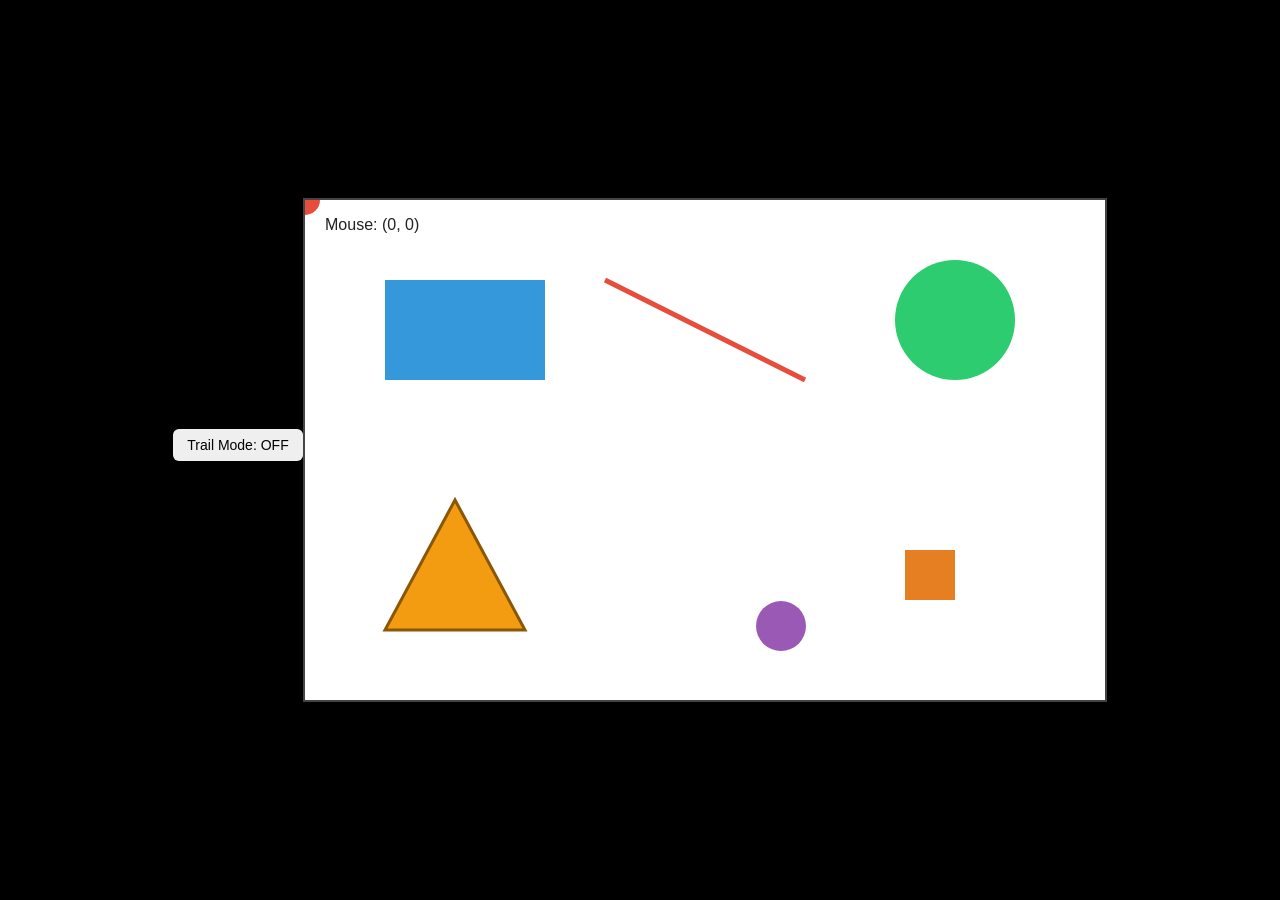
==== praktikum1/index.html @ 316346c1 "update: Challenge Tambahan 34.2 - Trail Mode" ====
<!DOCTYPE html>
<html lang="id">
<head>
    <meta charset="UTF-8">
    <meta name="viewport" content="width=device-width, initial-scale=1.0">
    <title>Graphics Playground</title>

    <link rel="stylesheet" href="style.css">
</head>
<body>

    <!-- Challenge Tambahan 34.2: Trail Mode -->
    <!-- Menambahkan tombol aktivasi Trail Mode -->
    <div class="controls">
        <button id="trailButton">Trail Mode: OFF</button>
    </div>

    <canvas id="graphicsCanvas"
            width="800"
            height="500">
    </canvas>

    <script src="app.js"></script>
</body>
</html>
---- praktikum1/style.css ----
body {
    margin: 0;
    min-height: 100vh;
    display: flex;
    justify-content: center;
    align-items: center;
    background: black;
    font-family: Arial, sans-serif;
}

canvas {
    background: white;
    border: 2px solid #444;
}

.controls {
    margin-bottom: 10px;
}

button {
    padding: 8px 14px;
    border: none;
    border-radius: 6px;
    cursor: pointer;
    font-size: 14px;
}
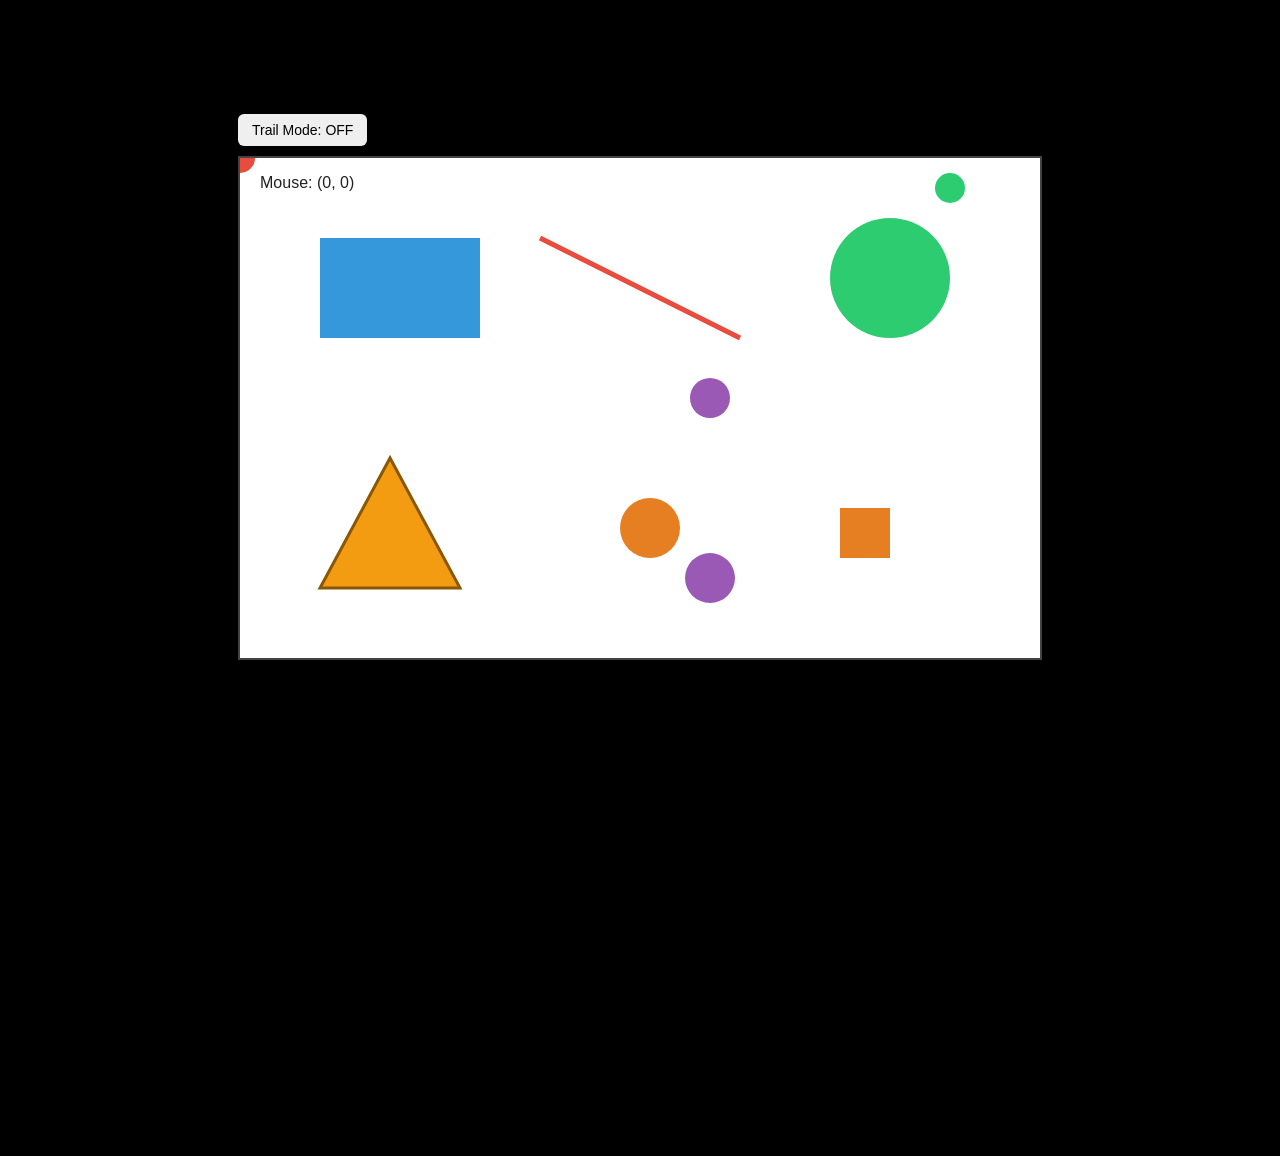
==== commit 38996c7a: "update: improve UI" ====
--- a/praktikum1/index.html
+++ b/praktikum1/index.html
@@ -1,5 +1,5 @@
 <!DOCTYPE html>
-<html lang="id">
+<html lang='id'>
 <head>
     <meta charset="UTF-8">
     <meta name="viewport" content="width=device-width, initial-scale=1.0">
@@ -8,17 +8,136 @@
     <link rel="stylesheet" href="style.css">
 </head>
 <body>
+    <div class="stage">
 
-    <!-- Challenge Tambahan 34.2: Trail Mode -->
-    <!-- Menambahkan tombol aktivasi Trail Mode -->
-    <div class="controls">
-        <button id="trailButton">Trail Mode: OFF</button>
+        <header class="stage-header">
+            <p class="kicker mono">praktikum grafika komputer &middot; pertemuan 1</p>
+            <h1>Graphics Playground</h1>
+
+            <!-- Challenge Tambahan 34.2: Trail Mode -->
+            <!-- Menambahkan tombol aktivasi Trail Mode -->
+            <div class="controls">
+                <button id="trailButton">Trail Mode: OFF</button>
+            </div>
+        </header>
+
+        <div class="layout">
+
+            <div class="canvas-wrap">
+                <canvas id="graphicsCanvas"
+                        width="800"
+                        height="500">
+                </canvas>
+            </div>
+
+            <aside class="panels">
+
+                <section class="panel legend-panel" aria-label="Legend">
+                    <h2 class="panel-title">Legend <span class="mono panel-sub">primitives</span></h2>
+
+                    <ul class="legend-list">
+                        <li class="legend-item" data-key="rectangle" style="--swatch:#3498db;">
+                            <span class="swatch swatch-rect"></span>
+                            <span class="legend-text">
+                                <strong>Rectangle</strong>
+                                <em class="mono">static &middot; #3498db</em>
+                            </span>
+                        </li>
+
+                        <li class="legend-item" data-key="line" style="--swatch:#e74c3c;">
+                            <span class="swatch swatch-line"></span>
+                            <span class="legend-text">
+                                <strong>Line</strong>
+                                <em class="mono">static &middot; #e74c3c</em>
+                            </span>
+                        </li>
+
+                        <li class="legend-item" data-key="circle" style="--swatch:#2ecc71;">
+                            <span class="swatch swatch-circle"></span>
+                            <span class="legend-text">
+                                <strong>Circle</strong>
+                                <em class="mono">static &middot; #2ecc71</em>
+                            </span>
+                        </li>
+
+                        <li class="legend-item" data-key="triangle" style="--swatch:#f39c12;">
+                            <span class="swatch swatch-triangle"></span>
+                            <span class="legend-text">
+                                <strong>Triangle</strong>
+                                <em class="mono">static &middot; #f39c12</em>
+                            </span>
+                        </li>
+
+                        <li class="legend-item" data-key="movingBall" style="--swatch:#9b59b6;">
+                            <span class="swatch swatch-circle"></span>
+                            <span class="legend-text">
+                                <strong>Bouncing ball</strong>
+                                <em class="mono">animated &middot; bounces off walls</em>
+                            </span>
+                        </li>
+
+                        <li class="legend-item" data-key="movingObjects" style="--swatch:#e67e22;">
+                            <span class="swatch swatch-circle"></span>
+                            <span class="legend-text">
+                                <strong>Moving objects &times;3</strong>
+                                <em class="mono">animated &middot; independent paths</em>
+                            </span>
+                        </li>
+
+                        <li class="legend-item" data-key="player" style="--swatch:#e67e22;">
+                            <span class="swatch swatch-rect"></span>
+                            <span class="legend-text">
+                                <strong>Player</strong>
+                                <em class="mono">arrow keys &middot; R resets</em>
+                            </span>
+                        </li>
+
+                        <li class="legend-item" data-key="mouseCircle" style="--swatch:#e74c3c;">
+                            <span class="swatch swatch-circle"></span>
+                            <span class="legend-text">
+                                <strong>Cursor circle</strong>
+                                <em class="mono">follows the pointer</em>
+                            </span>
+                        </li>
+
+                        <li class="legend-item" data-key="createdCircles" style="--swatch:#f1c40f;">
+                            <span class="swatch swatch-circle"></span>
+                            <span class="legend-text">
+                                <strong>Click circles</strong>
+                                <em class="mono">spawned on click</em>
+                            </span>
+                        </li>
+                    </ul>
+
+                    <p class="hint mono">hover an entry to spotlight it on the canvas</p>
+                </section>
+
+                <section class="panel state-panel" aria-label="Live state">
+                    <h2 class="panel-title">State <span class="mono panel-sub">live</span></h2>
+
+                    <dl class="state-list">
+                        <div class="state-row">
+                            <dt>Mouse</dt>
+                            <dd id="stat-mouse" class="mono">(0, 0)</dd>
+                        </div>
+                        <div class="state-row">
+                            <dt>Keyboard</dt>
+                            <dd id="stat-keys" class="mono">&mdash;</dd>
+                        </div>
+                        <div class="state-row">
+                            <dt>Player</dt>
+                            <dd id="stat-player" class="mono">(600, 350)</dd>
+                        </div>
+                        <div class="state-row">
+                            <dt>Events</dt>
+                            <dd id="stat-events" class="mono">0</dd>
+                        </div>
+                    </dl>
+                </section>
+
+            </aside>
+        </div>
     </div>
-
-    <canvas id="graphicsCanvas"
-            width="800"
-            height="500">
-    </canvas>
 
     <script src="app.js"></script>
 </body>
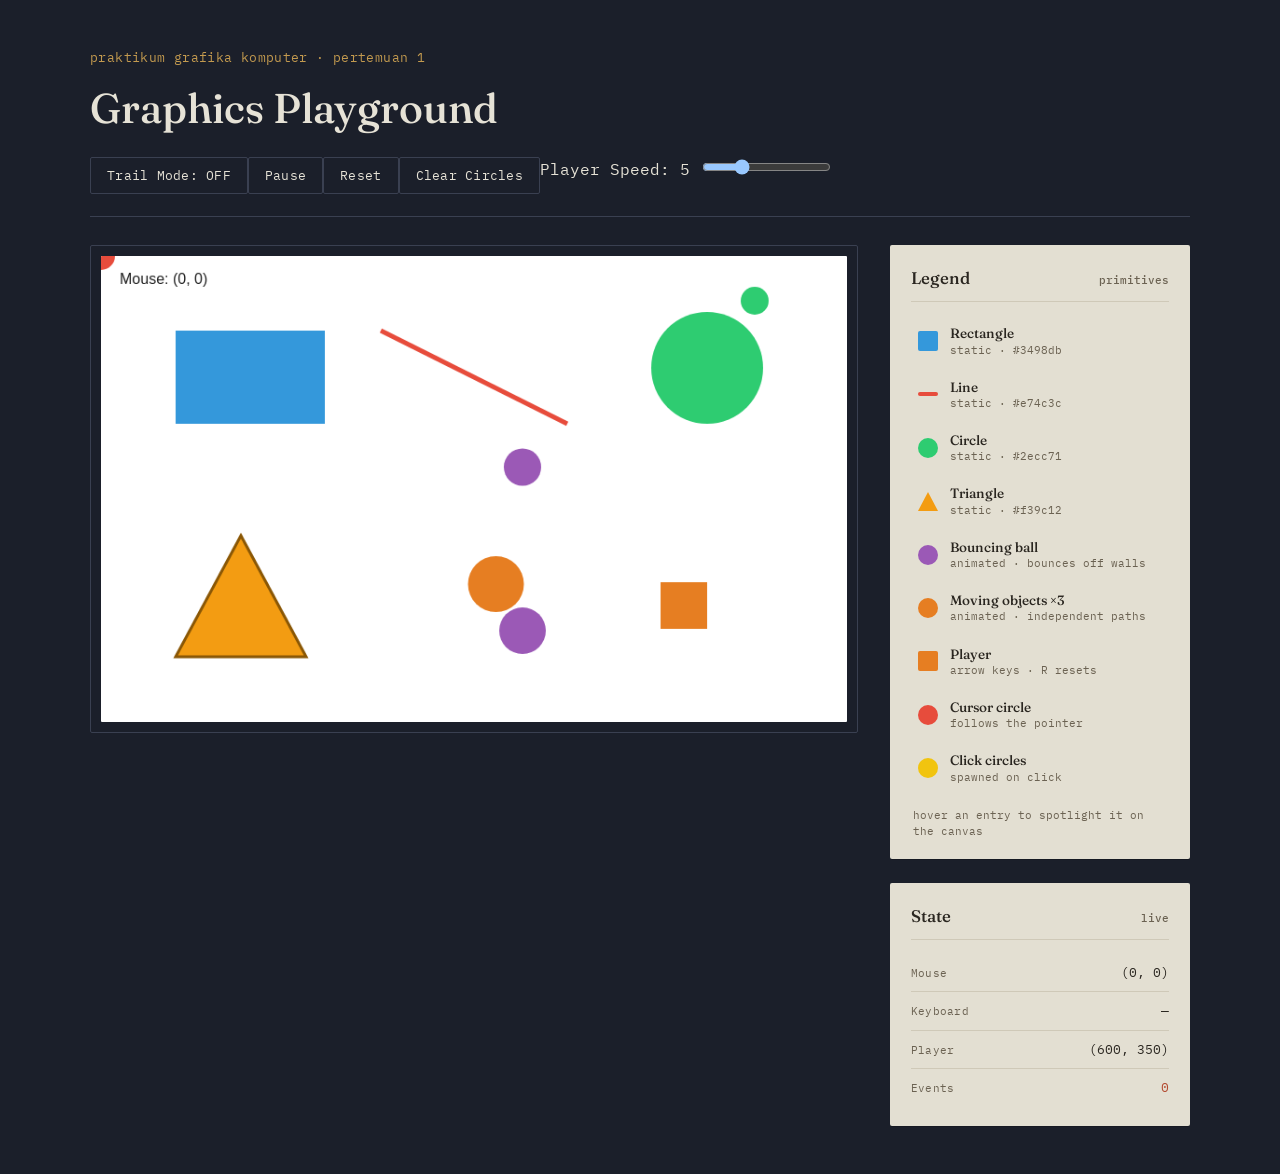
==== commit 4f1b8b42: "update: requirements fulfillment" ====
--- a/praktikum1/index.html
+++ b/praktikum1/index.html
@@ -14,10 +14,18 @@
             <p class="kicker mono">praktikum grafika komputer &middot; pertemuan 1</p>
             <h1>Graphics Playground</h1>
 
-            <!-- Challenge Tambahan 34.2: Trail Mode -->
-            <!-- Menambahkan tombol aktivasi Trail Mode -->
             <div class="controls">
+                <!-- Challenge Tambahan 34.2: Trail Mode -->
+                <!-- Menambahkan tombol aktivasi Trail Mode -->
                 <button id="trailButton">Trail Mode: OFF</button>
+                <button id="pauseButton">Pause</button>
+                <button id="resetButton">Reset</button>
+                <button id="clearCirclesButton">Clear Circles</button>
+
+                <label class="speed-control mono" for="speedRange">
+                    Player Speed: <span id="speedValue">5</span>
+                    <input type="range" id="speedRange" min="1" max="15" step="1" value="5">
+                </label>
             </div>
         </header>
 
--- a/praktikum1/style.css
+++ b/praktikum1/style.css
@@ -1,26 +1,290 @@
+@import url('https://fonts.googleapis.com/css2?family=Fraunces:opsz,wght@9..144,400;9..144,500;9..144,600&family=IBM+Plex+Mono:wght@400;500&display=swap');
+
+:root {
+  --ink: #1b1f2a;
+  --ink-line: #3a4051;
+  --paper: #e3dfd2;
+  --paper-light: #edeae0;
+  --brass: #c39a4f;
+  --rust: #b3492f;
+  --text-on-ink: #e6e2d6;
+  --text-muted: #8992a6;
+  --text-ink-body: #2a2620;
+  --radius-card: 2px;
+}
+
+* {
+  box-sizing: border-box;
+}
+
+html {
+  color-scheme: dark;
+}
+
 body {
-    margin: 0;
-    min-height: 100vh;
-    display: flex;
-    justify-content: center;
-    align-items: center;
-    background: black;
-    font-family: Arial, sans-serif;
+  margin: 0;
+  min-height: 100vh;
+  display: flex;
+  justify-content: center;
+  align-items: flex-start;
+  padding: 48px 24px;
+  background: var(--ink);
+  color: var(--text-on-ink);
+  font-family: 'Fraunces', Georgia, 'Times New Roman', serif;
+  -webkit-font-smoothing: antialiased;
+  line-height: 1.5;
+}
+
+.mono {
+  font-family: 'IBM Plex Mono', 'Courier New', monospace;
+}
+
+/* ---------- stage shell ---------- */
+
+.stage {
+  width: 100%;
+  max-width: 1100px;
+}
+
+.stage-header {
+  border-bottom: 1px solid var(--ink-line);
+  padding-bottom: 22px;
+  margin-bottom: 28px;
+}
+
+.stage-header .kicker {
+  font-size: 12.5px;
+  letter-spacing: 0.03em;
+  color: var(--brass);
+  margin: 0 0 10px;
+}
+
+.stage-header h1 {
+  font-size: clamp(1.9rem, 3.6vw, 2.6rem);
+  font-weight: 500;
+  margin: 0 0 18px;
+  color: var(--text-on-ink);
+}
+
+.controls {
+  display: flex;
+}
+
+.controls button {
+  font-family: 'IBM Plex Mono', monospace;
+  font-size: 13px;
+  letter-spacing: 0.02em;
+  color: var(--text-on-ink);
+  background: transparent;
+  border: 1px solid var(--ink-line);
+  border-radius: var(--radius-card);
+  padding: 9px 16px;
+  cursor: pointer;
+  transition: border-color 0.15s ease, color 0.15s ease, background 0.15s ease;
+}
+
+.controls button:hover,
+.controls button:focus-visible {
+  border-color: var(--brass);
+  color: var(--brass);
+  outline: none;
+}
+
+.controls button.is-active {
+  border-color: var(--rust);
+  color: var(--rust);
+  background: rgba(179, 73, 47, 0.12);
+}
+
+/* ---------- layout ---------- */
+
+.layout {
+  display: grid;
+  grid-template-columns: minmax(0, 800px) minmax(240px, 300px);
+  gap: 32px;
+  align-items: start;
+}
+
+.canvas-wrap {
+  border: 1px solid var(--ink-line);
+  border-radius: var(--radius-card);
+  padding: 10px;
+  background: var(--ink);
 }
 
 canvas {
-    background: white;
-    border: 2px solid #444;
-}
-
-.controls {
-    margin-bottom: 10px;
-}
-
-button {
-    padding: 8px 14px;
-    border: none;
-    border-radius: 6px;
-    cursor: pointer;
-    font-size: 14px;
-}
+  display: block;
+  width: 100%;
+  height: auto;
+  background: #ffffff;
+  border-radius: 1px;
+}
+
+/* ---------- panels ---------- */
+
+.panels {
+  display: flex;
+  flex-direction: column;
+  gap: 24px;
+}
+
+.panel {
+  background: var(--paper);
+  color: var(--text-ink-body);
+  border-radius: var(--radius-card);
+  padding: 20px 20px 18px;
+  border: 1px solid transparent;
+  box-shadow: 0 1px 0 rgba(0, 0, 0, 0.2);
+}
+
+.panel-title {
+  display: flex;
+  align-items: baseline;
+  justify-content: space-between;
+  font-size: 1.05rem;
+  font-weight: 500;
+  margin: 0 0 14px;
+  padding-bottom: 10px;
+  border-bottom: 1px solid #cfc9b8;
+  color: var(--text-ink-body);
+}
+
+.panel-sub {
+  font-size: 11px;
+  color: #6b6252;
+}
+
+/* legend */
+
+.legend-list {
+  list-style: none;
+  margin: 0;
+  padding: 0;
+  display: flex;
+  flex-direction: column;
+  gap: 4px;
+}
+
+.legend-item {
+  display: flex;
+  align-items: center;
+  gap: 12px;
+  padding: 8px 6px;
+  border-radius: var(--radius-card);
+  border: 1px solid transparent;
+  cursor: default;
+  transition: background 0.15s ease, border-color 0.15s ease, transform 0.15s ease;
+}
+
+.legend-item:hover,
+.legend-item:focus-visible {
+  background: var(--paper-light);
+  border-color: var(--swatch, var(--brass));
+  transform: translateX(2px);
+}
+
+.swatch {
+  flex: none;
+  width: 20px;
+  height: 20px;
+  background: var(--swatch);
+}
+
+.swatch-rect {
+  border-radius: 2px;
+}
+
+.swatch-circle {
+  border-radius: 50%;
+}
+
+.swatch-triangle {
+  width: 0;
+  height: 0;
+  background: transparent;
+  border-left: 10px solid transparent;
+  border-right: 10px solid transparent;
+  border-bottom: 19px solid var(--swatch);
+}
+
+.swatch-line {
+  width: 20px;
+  height: 4px;
+  align-self: center;
+  border-radius: 2px;
+}
+
+.legend-text {
+  display: flex;
+  flex-direction: column;
+  gap: 2px;
+  line-height: 1.2;
+}
+
+.legend-text strong {
+  font-size: 13.5px;
+  font-weight: 500;
+}
+
+.legend-text em {
+  font-style: normal;
+  font-size: 11px;
+  color: #6b6252;
+}
+
+.hint {
+  margin: 14px 2px 0;
+  font-size: 11px;
+  color: #6b6252;
+}
+
+/* state */
+
+.state-list {
+  margin: 0;
+}
+
+.state-row {
+  display: flex;
+  align-items: baseline;
+  justify-content: space-between;
+  gap: 12px;
+  padding: 9px 0;
+  border-bottom: 1px solid #cfc9b8;
+}
+
+.state-row:last-child {
+  border-bottom: none;
+}
+
+.state-row dt {
+  font-family: 'IBM Plex Mono', monospace;
+  font-size: 11px;
+  letter-spacing: 0.02em;
+  color: #6b6252;
+}
+
+.state-row dd {
+  margin: 0;
+  font-size: 13px;
+  color: var(--text-ink-body);
+  text-align: right;
+}
+
+#stat-events {
+  color: var(--rust);
+}
+
+/* ---------- responsive ---------- */
+
+@media (max-width: 920px) {
+  .layout {
+    grid-template-columns: 1fr;
+  }
+}
+
+@media (prefers-reduced-motion: reduce) {
+  * {
+    transition: none !important;
+  }
+}
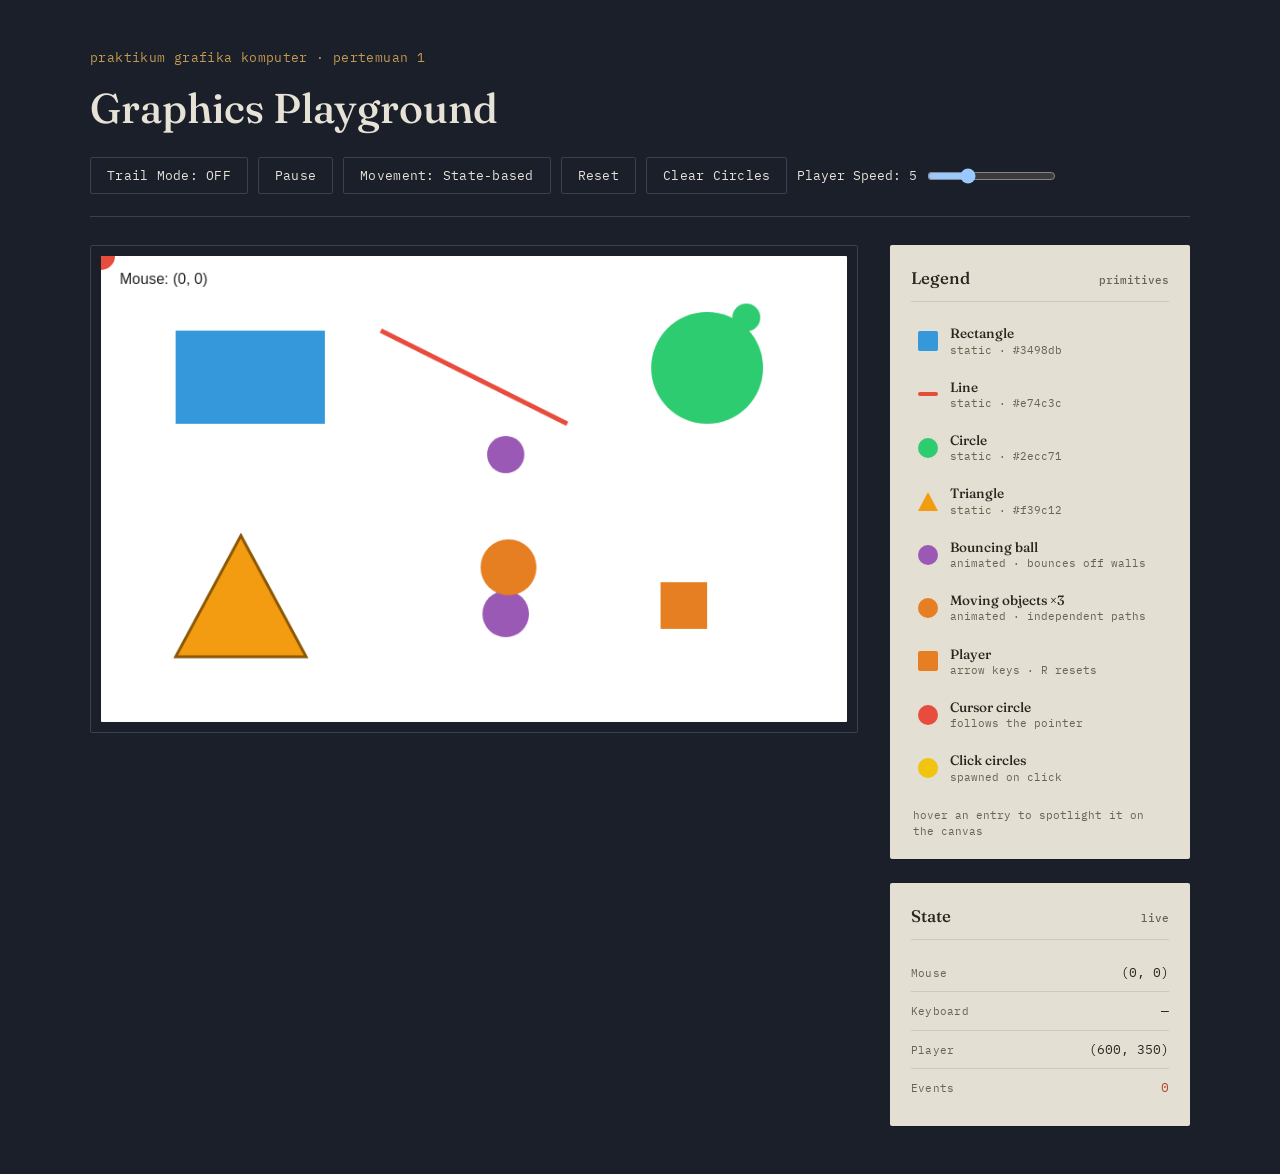
==== commit a0c5ec98: "update: add event-based player movement" ====
--- a/praktikum1/index.html
+++ b/praktikum1/index.html
@@ -15,10 +15,11 @@
             <h1>Graphics Playground</h1>
 
             <div class="controls">
-                <!-- Challenge Tambahan 34.2: Trail Mode -->
+                <!-- Challenge Tambahan 34.2: Trail Mode --> 
                 <!-- Menambahkan tombol aktivasi Trail Mode -->
                 <button id="trailButton">Trail Mode: OFF</button>
                 <button id="pauseButton">Pause</button>
+                <button id="movementModeButton">Movement: State-based</button>
                 <button id="resetButton">Reset</button>
                 <button id="clearCirclesButton">Clear Circles</button>
 
--- a/praktikum1/style.css
+++ b/praktikum1/style.css
@@ -68,6 +68,9 @@
 
 .controls {
   display: flex;
+  flex-wrap: wrap;
+  gap: 10px;
+  align-items: center;
 }
 
 .controls button {
@@ -96,6 +99,14 @@
   background: rgba(179, 73, 47, 0.12);
 }
 
+.speed-control {
+  display: flex;
+  align-items: center;
+  gap: 8px;
+  font-size: 13px;
+  color: var(--text-on-ink);
+}
+
 /* ---------- layout ---------- */
 
 .layout {
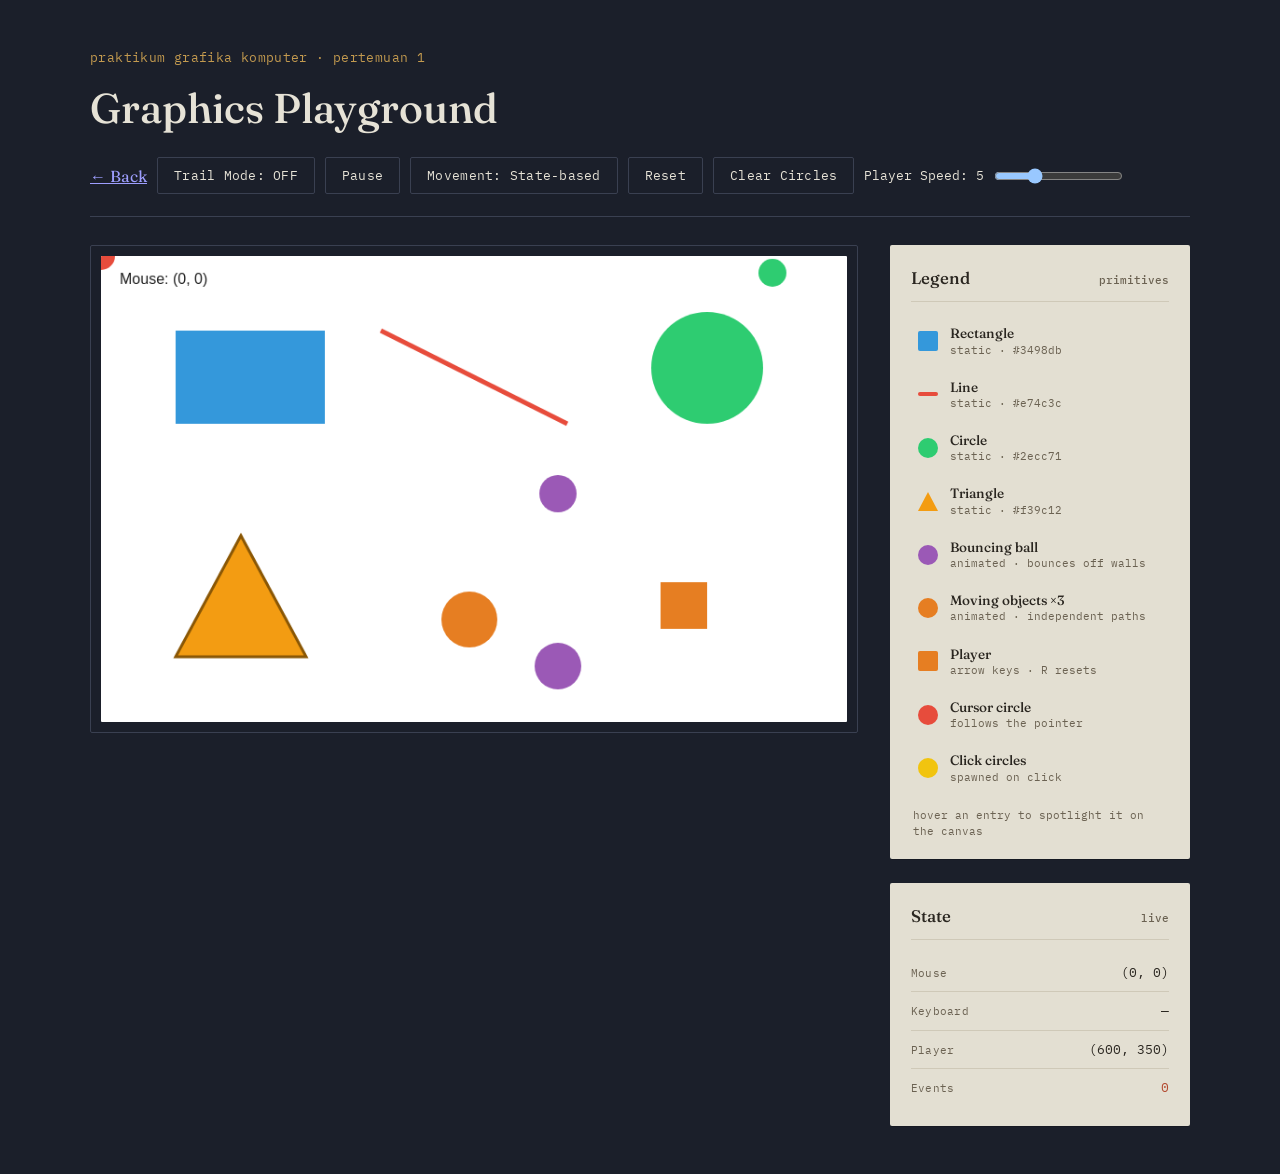
==== commit 4258f717: "add back button" ====
--- a/praktikum1/index.html
+++ b/praktikum1/index.html
@@ -15,6 +15,9 @@
             <h1>Graphics Playground</h1>
 
             <div class="controls">
+                <!-- Tombol kembali ke halaman sebelumnya (daftar praktikum di GitHub) -->
+                <a id="backButton" class="back-button" href="https://github.com/terainfinits/grafkom/tree/main">&larr; Back</a>
+                
                 <!-- Challenge Tambahan 34.2: Trail Mode --> 
                 <!-- Menambahkan tombol aktivasi Trail Mode -->
                 <button id="trailButton">Trail Mode: OFF</button>
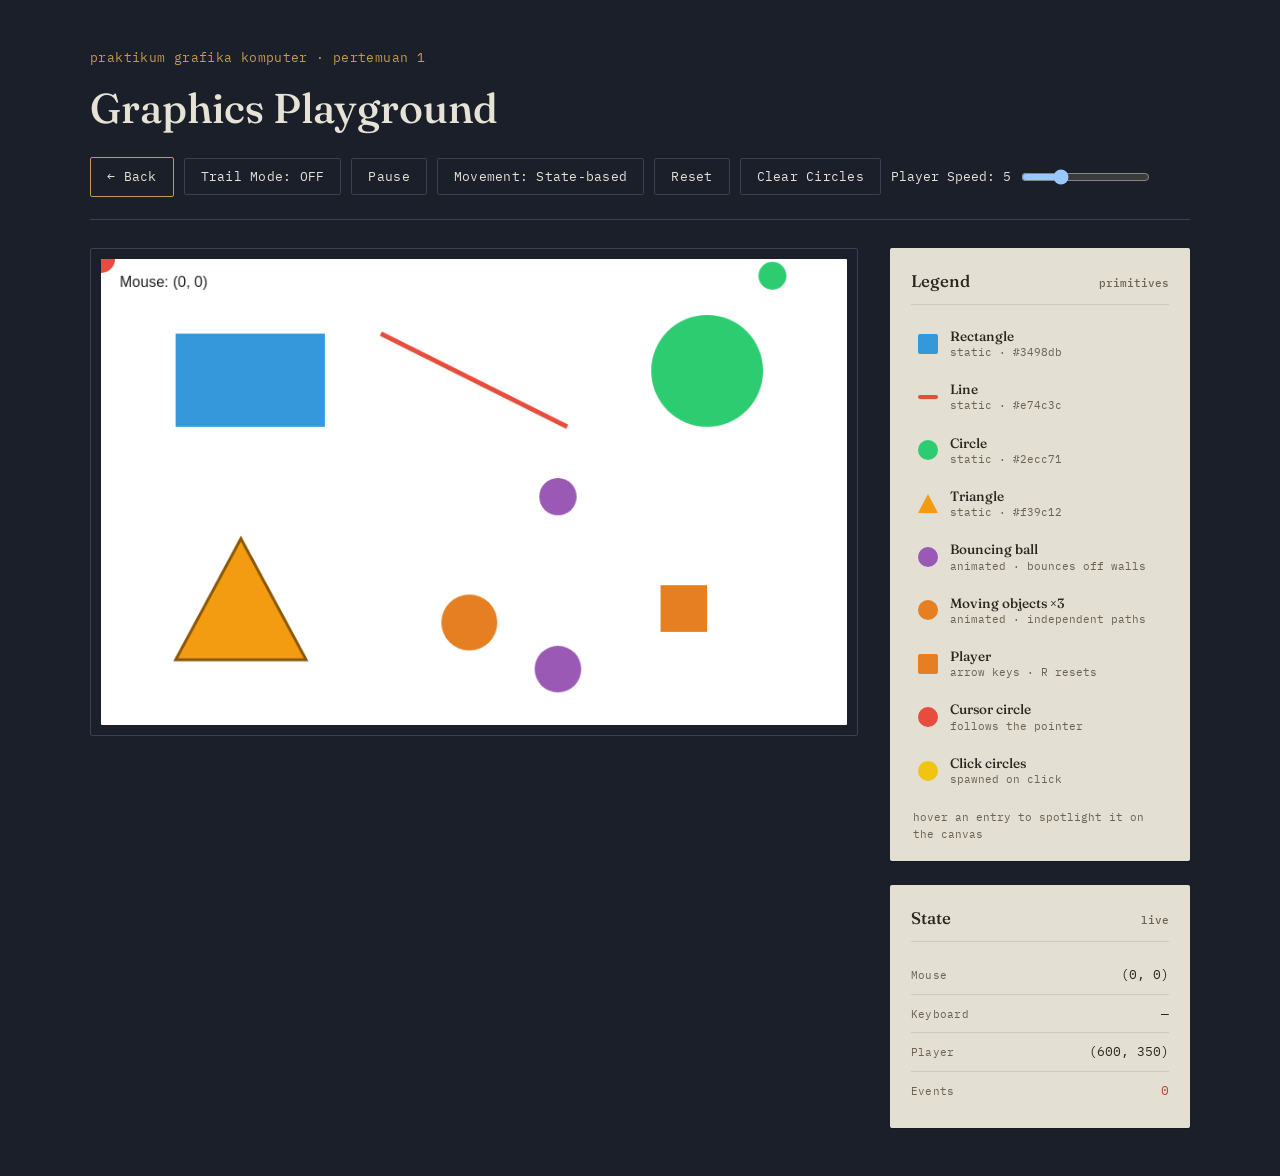
==== commit d82e0b5f: "fix minor link reference" ====
--- a/praktikum1/index.html
+++ b/praktikum1/index.html
@@ -16,7 +16,7 @@
 
             <div class="controls">
                 <!-- Tombol kembali ke halaman sebelumnya (daftar praktikum di GitHub) -->
-                <a id="backButton" class="back-button" href="https://github.com/terainfinits/grafkom/tree/main">&larr; Back</a>
+                <a id="backButton" class="back-button" href="https://terainfinits.github.io/grafkom/">&larr; Back</a>
                 
                 <!-- Challenge Tambahan 34.2: Trail Mode --> 
                 <!-- Menambahkan tombol aktivasi Trail Mode -->
--- a/praktikum1/style.css
+++ b/praktikum1/style.css
@@ -107,6 +107,30 @@
   color: var(--text-on-ink);
 }
 
+.back-button {
+  font-family: 'IBM Plex Mono', monospace;
+  font-size: 13px;
+  letter-spacing: 0.02em;
+  color: var(--text-on-ink);
+  background: transparent;
+  border: 1px solid var(--brass);
+  border-radius: var(--radius-card);
+  padding: 9px 16px;
+  cursor: pointer;
+  text-decoration: none;
+  display: inline-flex;
+  align-items: center;
+  transition: border-color 0.15s ease, color 0.15s ease, background 0.15s ease;
+}
+
+.back-button:hover,
+.back-button:focus-visible {
+  border-color: var(--brass);
+  color: var(--ink);
+  background: var(--brass);
+  outline: none;
+}
+
 /* ---------- layout ---------- */
 
 .layout {
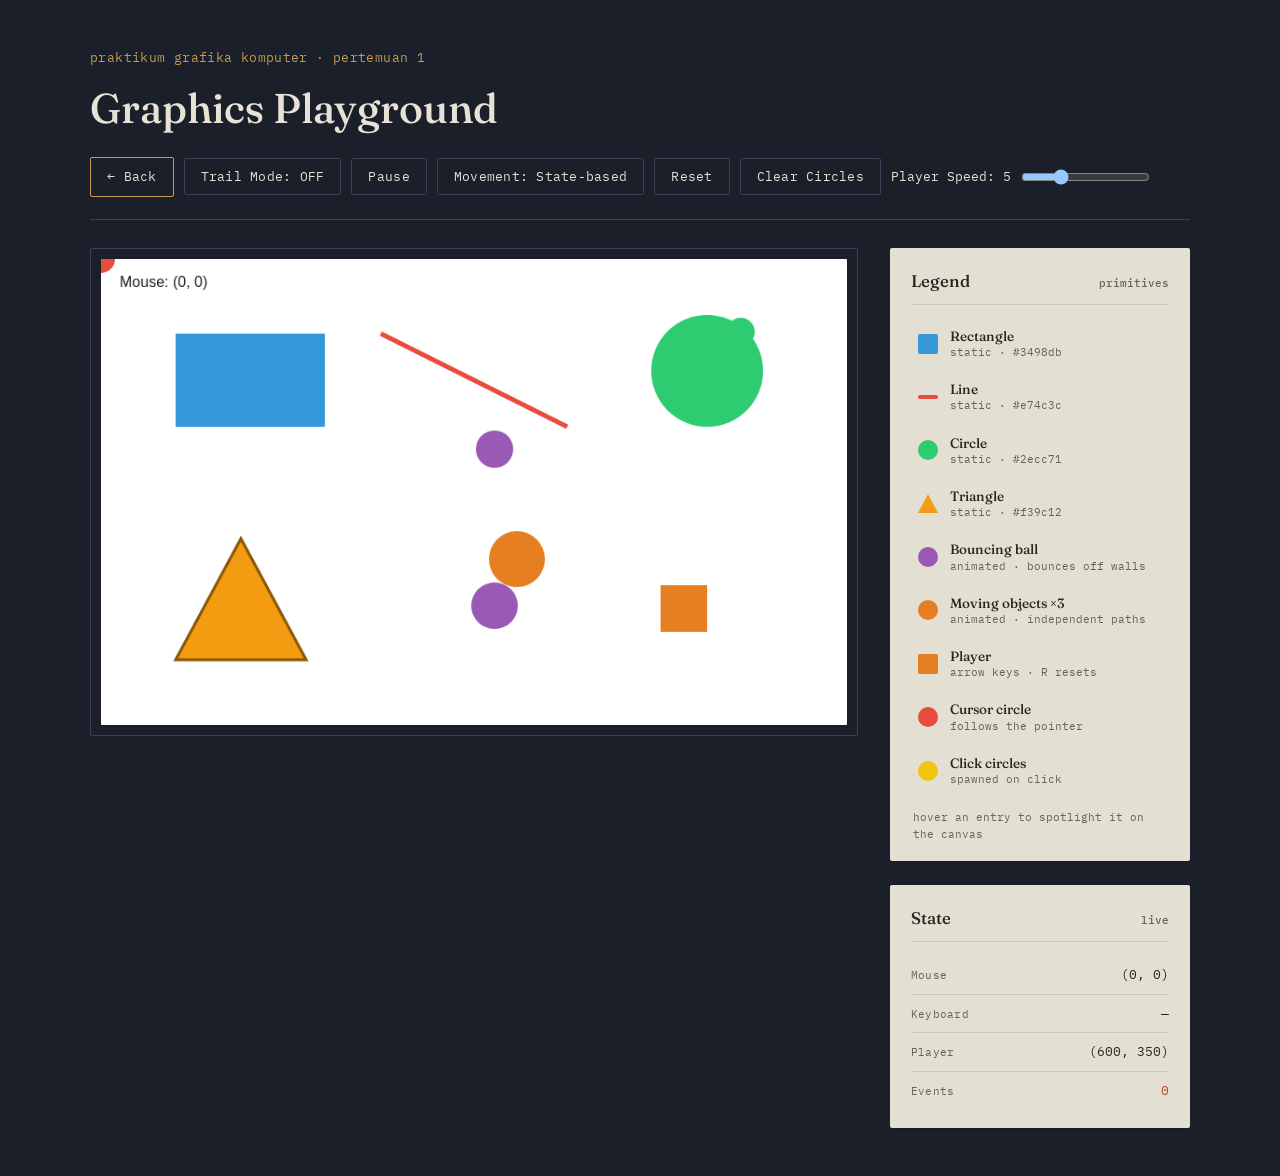
==== commit 36ee68e7: "fix link reference" ====
--- a/praktikum1/index.html
+++ b/praktikum1/index.html
@@ -16,7 +16,7 @@
 
             <div class="controls">
                 <!-- Tombol kembali ke halaman sebelumnya (daftar praktikum di GitHub) -->
-                <a id="backButton" class="back-button" href="https://terainfinits.github.io/grafkom/">&larr; Back</a>
+                <a id="backButton" class="back-button" href="../index.html">&larr; Back</a>
                 
                 <!-- Challenge Tambahan 34.2: Trail Mode --> 
                 <!-- Menambahkan tombol aktivasi Trail Mode -->
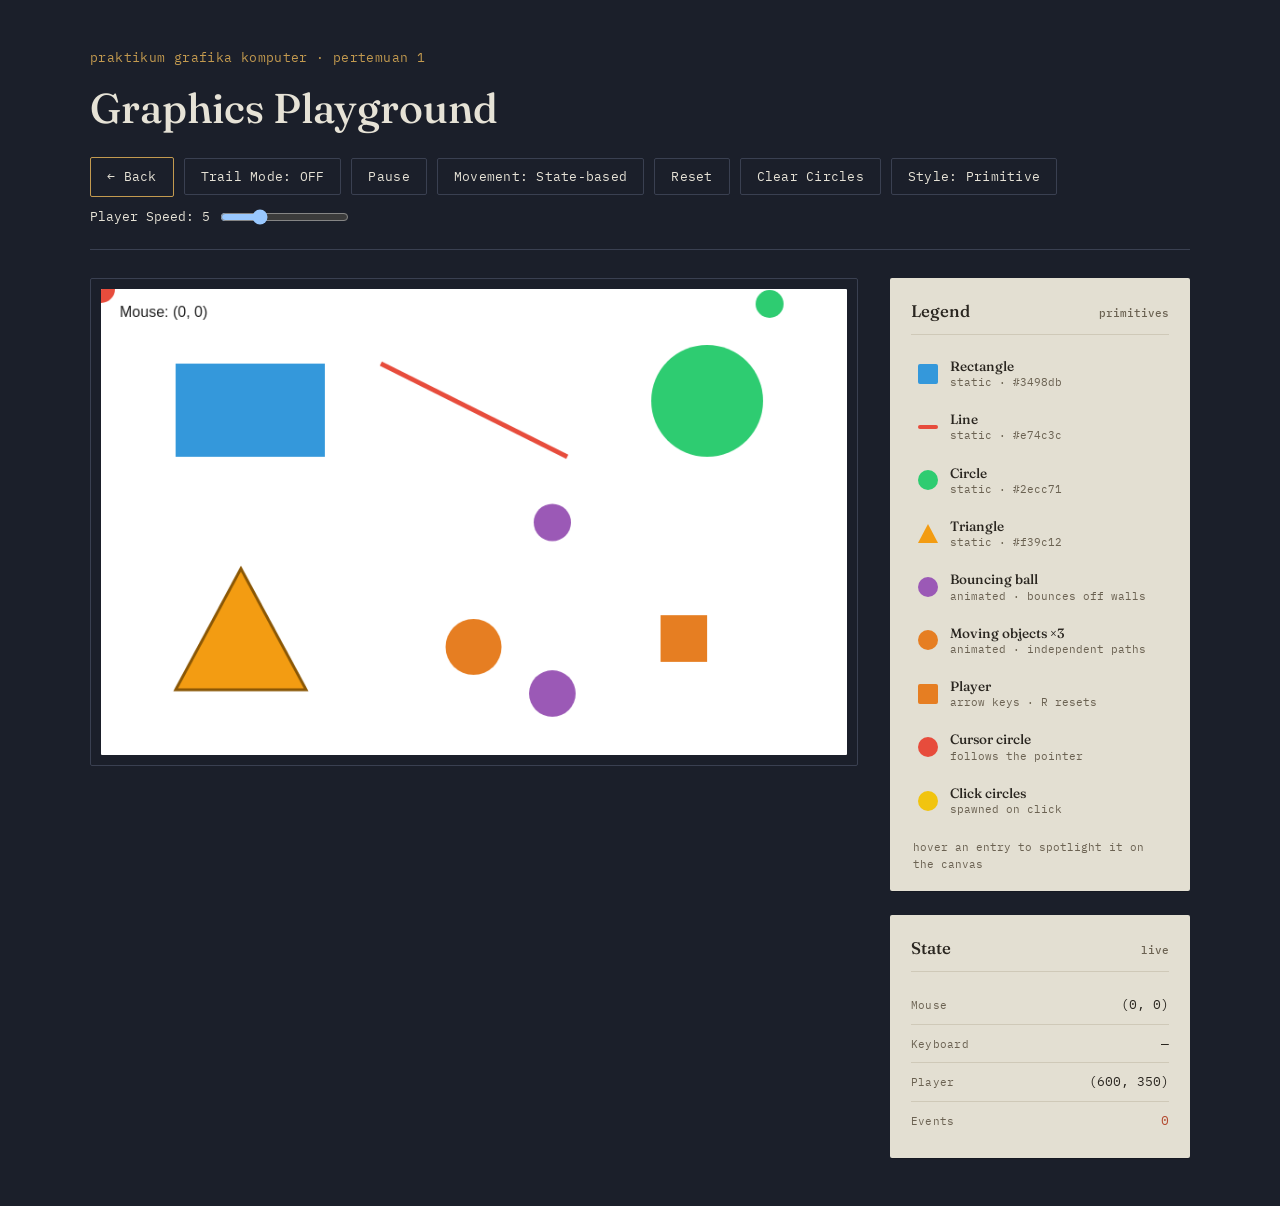
==== commit e6c76621: "Update index.html" ====
--- a/praktikum1/index.html
+++ b/praktikum1/index.html
@@ -17,7 +17,7 @@
             <div class="controls">
                 <!-- Tombol kembali ke halaman sebelumnya (daftar praktikum di GitHub) -->
                 <a id="backButton" class="back-button" href="../index.html">&larr; Back</a>
-                
+
                 <!-- Challenge Tambahan 34.2: Trail Mode --> 
                 <!-- Menambahkan tombol aktivasi Trail Mode -->
                 <button id="trailButton">Trail Mode: OFF</button>
@@ -25,6 +25,10 @@
                 <button id="movementModeButton">Movement: State-based</button>
                 <button id="resetButton">Reset</button>
                 <button id="clearCirclesButton">Clear Circles</button>
+
+                <!-- Fitur Tambahan: Style Mode -->
+                <!-- Toggle tampilan dari bentuk primitif ke gaya game (visual saja, tanpa logika baru) -->
+                <button id="styleModeButton">Style: Primitive</button>
 
                 <label class="speed-control mono" for="speedRange">
                     Player Speed: <span id="speedValue">5</span>
